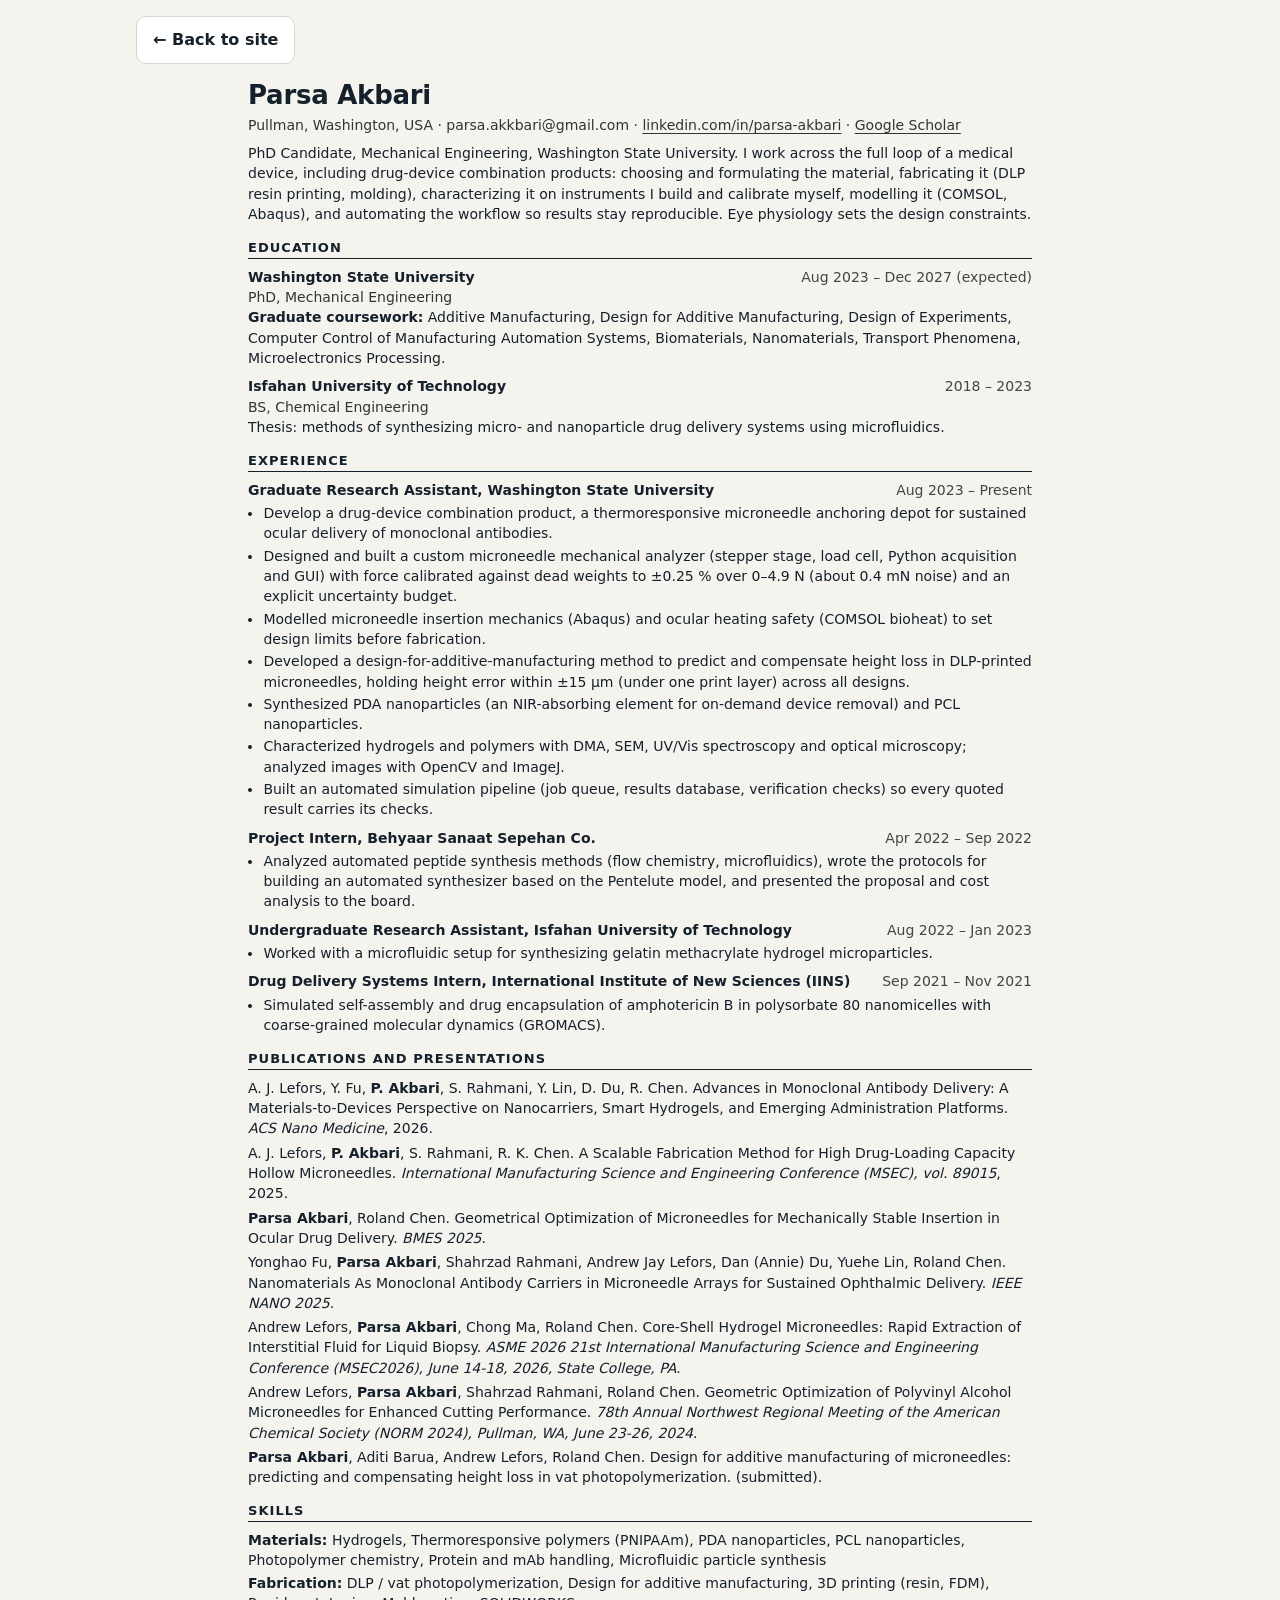
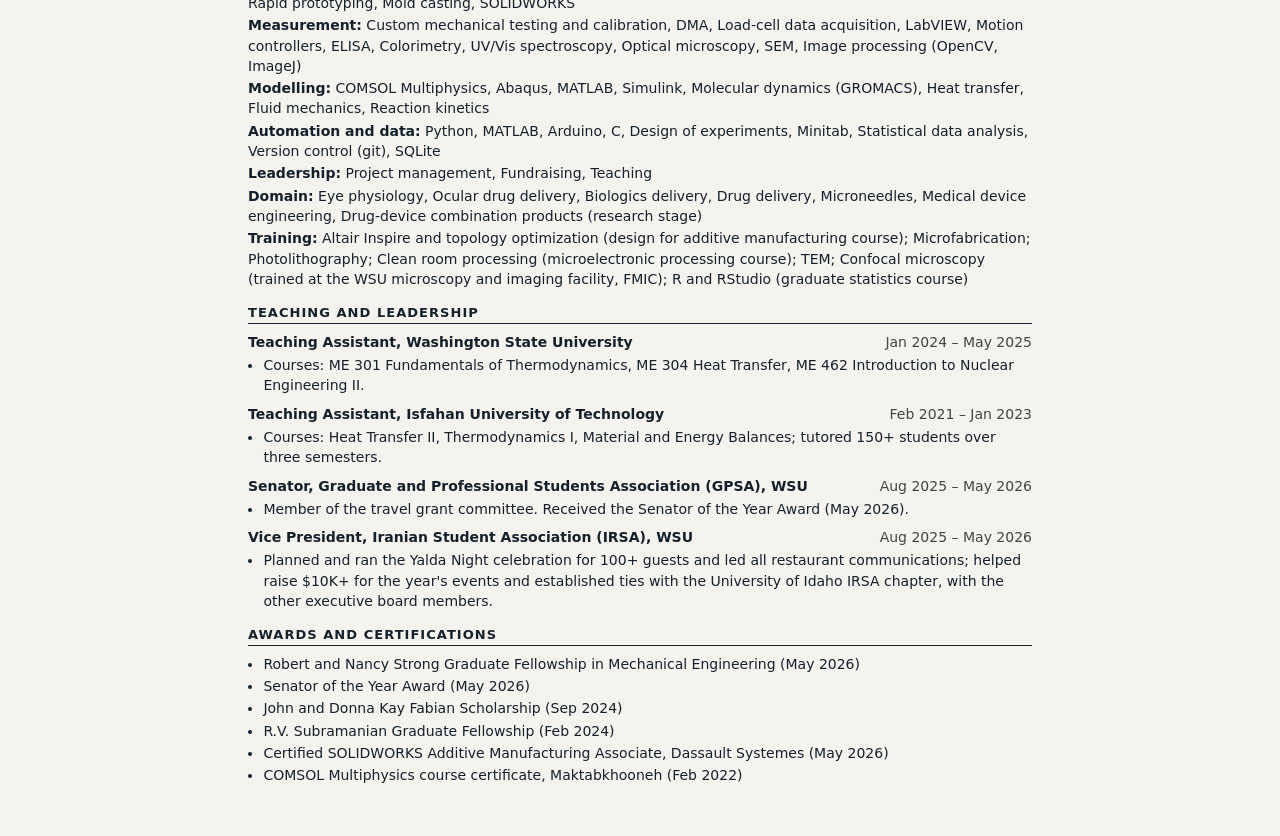
==== resume/index.html @ 6e9e8e8b "Deploy portfolio build 2026-10-28 Co-Authored-By: Claude Sonnet 5.5 <noreply@anthropic.com>" ====
<!DOCTYPE html><html lang="en" data-theme="light"><head><meta charset="utf-8"><meta name="viewport" content="width=device-width, initial-scale=1"><title>Resume | Parsa Akbari</title><meta name="description" content><link rel="canonical" href="https://parsaakbari00.github.io/resume/"><meta property="og:title" content="Resume | Parsa Akbari"><meta property="og:description" content><meta property="og:type" content="website"><meta property="og:url" content="https://parsaakbari00.github.io/resume/"><meta name="twitter:card" content="summary"><link rel="icon" href="/favicon.svg" type="image/svg+xml"><link rel="stylesheet" href="/_astro/content.Dwk53DKX.css"></head><body><div class="wrap"><div class="toolbar"><a class="btn" href="/">← Back to site</a></div></div><article class="resume"><h1>Parsa Akbari</h1><p class="contact">Pullman, Washington, USA · <span data-email-text data-u="parsa.akkbari" data-d="gmail.com">email</span> · <a href="https://www.linkedin.com/in/parsa-akbari/">linkedin.com/in/parsa-akbari</a> · <a href="https://scholar.google.com/citations?user=ynFODOoAAAAJ&amp;hl=en">Google Scholar</a></p><p class="summary">PhD Candidate, Mechanical Engineering, Washington State University. I work across the full loop of a medical device, including drug-device combination products: choosing and formulating the material, fabricating it (DLP resin printing, molding), characterizing it on instruments I build and calibrate myself, modelling it (COMSOL, Abaqus), and automating the workflow so results stay reproducible. Eye physiology sets the design constraints.
</p><h2>Education</h2><div class="entry"><div class="row"><span class="role">Washington State University</span><span class="dates">Aug 2023 – Dec 2027 (expected)</span></div><div class="org">PhD, Mechanical Engineering</div><div><b>Graduate coursework:</b> Additive Manufacturing, Design for Additive Manufacturing, Design of Experiments, Computer Control of Manufacturing Automation Systems, Biomaterials, Nanomaterials, Transport Phenomena, Microelectronics Processing.</div></div><div class="entry"><div class="row"><span class="role">Isfahan University of Technology</span><span class="dates">2018 – 2023</span></div><div class="org">BS, Chemical Engineering</div><div>Thesis: methods of synthesizing micro- and nanoparticle drug delivery systems using microfluidics.</div></div><h2>Experience</h2><div class="entry"><div class="row"><span class="role">Graduate Research Assistant, Washington State University</span><span class="dates">Aug 2023 – Present</span></div><ul><li>Develop a drug-device combination product, a thermoresponsive microneedle anchoring depot for sustained ocular delivery of monoclonal antibodies.</li><li>Designed and built a custom microneedle mechanical analyzer (stepper stage, load cell, Python acquisition and GUI) with force calibrated against dead weights to ±0.25 % over 0–4.9 N (about 0.4 mN noise) and an explicit uncertainty budget.</li><li>Modelled microneedle insertion mechanics (Abaqus) and ocular heating safety (COMSOL bioheat) to set design limits before fabrication.</li><li>Developed a design-for-additive-manufacturing method to predict and compensate height loss in DLP-printed microneedles, holding height error within ±15 µm (under one print layer) across all designs.</li><li>Synthesized PDA nanoparticles (an NIR-absorbing element for on-demand device removal) and PCL nanoparticles.</li><li>Characterized hydrogels and polymers with DMA, SEM, UV/Vis spectroscopy and optical microscopy; analyzed images with OpenCV and ImageJ.</li><li>Built an automated simulation pipeline (job queue, results database, verification checks) so every quoted result carries its checks.</li></ul></div><div class="entry"><div class="row"><span class="role">Project Intern, Behyaar Sanaat Sepehan Co.</span><span class="dates">Apr 2022 – Sep 2022</span></div><ul><li>Analyzed automated peptide synthesis methods (flow chemistry, microfluidics), wrote the protocols for building an automated synthesizer based on the Pentelute model, and presented the proposal and cost analysis to the board.</li></ul></div><div class="entry"><div class="row"><span class="role">Undergraduate Research Assistant, Isfahan University of Technology</span><span class="dates">Aug 2022 – Jan 2023</span></div><ul><li>Worked with a microfluidic setup for synthesizing gelatin methacrylate hydrogel microparticles.</li></ul></div><div class="entry"><div class="row"><span class="role">Drug Delivery Systems Intern, International Institute of New Sciences (IINS)</span><span class="dates">Sep 2021 – Nov 2021</span></div><ul><li>Simulated self-assembly and drug encapsulation of amphotericin B in polysorbate 80 nanomicelles with coarse-grained molecular dynamics (GROMACS).</li></ul></div><h2>Publications and presentations</h2><div class="pub">A. J. Lefors, Y. Fu, <b>P. Akbari</b>, S. Rahmani, Y. Lin, D. Du, R. Chen. Advances in Monoclonal Antibody Delivery: A Materials-to-Devices Perspective on Nanocarriers, Smart Hydrogels, and Emerging Administration Platforms. <i>ACS Nano Medicine</i>, 2026.</div><div class="pub">A. J. Lefors, <b>P. Akbari</b>, S. Rahmani, R. K. Chen. A Scalable Fabrication Method for High Drug-Loading Capacity Hollow Microneedles. <i>International Manufacturing Science and Engineering Conference (MSEC), vol. 89015</i>, 2025.</div><div class="pub"><b>Parsa Akbari</b>, Roland Chen. Geometrical Optimization of Microneedles for Mechanically Stable Insertion in Ocular Drug Delivery. <i>BMES 2025</i>.</div><div class="pub">Yonghao Fu, <b>Parsa Akbari</b>, Shahrzad Rahmani, Andrew Jay Lefors, Dan (Annie) Du, Yuehe Lin, Roland Chen. Nanomaterials As Monoclonal Antibody Carriers in Microneedle Arrays for Sustained Ophthalmic Delivery. <i>IEEE NANO 2025</i>.</div><div class="pub">Andrew Lefors, <b>Parsa Akbari</b>, Chong Ma, Roland Chen. Core-Shell Hydrogel Microneedles: Rapid Extraction of Interstitial Fluid for Liquid Biopsy. <i>ASME 2026 21st International Manufacturing Science and Engineering Conference (MSEC2026), June 14-18, 2026, State College, PA</i>.</div><div class="pub">Andrew Lefors, <b>Parsa Akbari</b>, Shahrzad Rahmani, Roland Chen. Geometric Optimization of Polyvinyl Alcohol Microneedles for Enhanced Cutting Performance. <i>78th Annual Northwest Regional Meeting of the American Chemical Society (NORM 2024), Pullman, WA, June 23-26, 2024</i>.</div><div class="pub"><b>Parsa Akbari</b>, Aditi Barua, Andrew Lefors, Roland Chen. Design for additive manufacturing of microneedles: predicting and compensating height loss in vat photopolymerization. <i></i> (submitted).</div><h2>Skills</h2><div class="skills"><div><b>Materials:</b> Hydrogels, Thermoresponsive polymers (PNIPAAm), PDA nanoparticles, PCL nanoparticles, Photopolymer chemistry, Protein and mAb handling, Microfluidic particle synthesis</div><div><b>Fabrication:</b> DLP / vat photopolymerization, Design for additive manufacturing, 3D printing (resin, FDM), Rapid prototyping, Mold casting, SOLIDWORKS</div><div><b>Measurement:</b> Custom mechanical testing and calibration, DMA, Load-cell data acquisition, LabVIEW, Motion controllers, ELISA, Colorimetry, UV/Vis spectroscopy, Optical microscopy, SEM, Image processing (OpenCV, ImageJ)</div><div><b>Modelling:</b> COMSOL Multiphysics, Abaqus, MATLAB, Simulink, Molecular dynamics (GROMACS), Heat transfer, Fluid mechanics, Reaction kinetics</div><div><b>Automation and data:</b> Python, MATLAB, Arduino, C, Design of experiments, Minitab, Statistical data analysis, Version control (git), SQLite</div><div><b>Leadership:</b> Project management, Fundraising, Teaching</div><div><b>Domain:</b> Eye physiology, Ocular drug delivery, Biologics delivery, Drug delivery, Microneedles, Medical device engineering, Drug-device combination products (research stage)</div><div><b>Training:</b> Altair Inspire and topology optimization (design for additive manufacturing course); Microfabrication; Photolithography; Clean room processing (microelectronic processing course); TEM; Confocal microscopy (trained at the WSU microscopy and imaging facility, FMIC); R and RStudio (graduate statistics course)</div></div><h2>Teaching and leadership</h2><div class="entry"><div class="row"><span class="role">Teaching Assistant, Washington State University</span><span class="dates">Jan 2024 – May 2025</span></div><ul><li>Courses: ME 301 Fundamentals of Thermodynamics, ME 304 Heat Transfer, ME 462 Introduction to Nuclear Engineering II.</li></ul></div><div class="entry"><div class="row"><span class="role">Teaching Assistant, Isfahan University of Technology</span><span class="dates">Feb 2021 – Jan 2023</span></div><ul><li>Courses: Heat Transfer II, Thermodynamics I, Material and Energy Balances; tutored 150+ students over three semesters.</li></ul></div><div class="entry"><div class="row"><span class="role">Senator, Graduate and Professional Students Association (GPSA), WSU</span><span class="dates">Aug 2025 – May 2026</span></div><ul><li>Member of the travel grant committee. Received the Senator of the Year Award (May 2026).</li></ul></div><div class="entry"><div class="row"><span class="role">Vice President, Iranian Student Association (IRSA), WSU</span><span class="dates">Aug 2025 – May 2026</span></div><ul><li>Planned and ran the Yalda Night celebration for 100+ guests and led all restaurant communications; helped raise $10K+ for the year&#39;s events and established ties with the University of Idaho IRSA chapter, with the other executive board members.</li></ul></div><h2>Awards and certifications</h2><ul><li>Robert and Nancy Strong Graduate Fellowship in Mechanical Engineering (May 2026)</li><li>Senator of the Year Award (May 2026)</li><li>John and Donna Kay Fabian Scholarship (Sep 2024)</li><li>R.V. Subramanian Graduate Fellowship (Feb 2024)</li><li>Certified SOLIDWORKS Additive Manufacturing Associate, Dassault Systemes (May 2026)</li><li>COMSOL Multiphysics course certificate, Maktabkhooneh (Feb 2022)</li></ul></article><script type="module">var e=e=>`${e.dataset.u}@${e.dataset.d}`;document.querySelectorAll(`[data-email-text]`).forEach(t=>{t.textContent=e(t)}),document.querySelectorAll(`[data-mailto]`).forEach(t=>{t.addEventListener(`click`,n=>{n.preventDefault(),location.href=`mailto:`+e(t)})});</script></body></html>
---- _astro/content.Dwk53DKX.css ----
:root{--bg:#f5f3ee;--surface:#fff;--text:#14202b;--muted:#5b6773;--line:#d9d5cc;--accent:#0f766e;--on-accent:#fff;--heat:#e4572e;--radius:14px;--gutter:16px;color-scheme:light}@media (prefers-color-scheme:dark){:root:not([data-theme=light]){--bg:#0e1620;--surface:#152230;--text:#e7edf2;--muted:#98a6b3;--line:#243445;--accent:#35b6a8;--on-accent:#06201e;--heat:#ff7a4d;color-scheme:dark}}:root[data-theme=dark]{--bg:#0e1620;--surface:#152230;--text:#e7edf2;--muted:#98a6b3;--line:#243445;--accent:#35b6a8;--on-accent:#06201e;--heat:#ff7a4d;color-scheme:dark}*{box-sizing:border-box}html{-webkit-text-size-adjust:100%}body{background:var(--bg);color:var(--text);margin:0;font:16px/1.6 system-ui,-apple-system,Segoe UI,Roboto,sans-serif}a{color:var(--accent);text-underline-offset:3px}a:hover{text-decoration-thickness:2px}:focus-visible{outline:3px solid var(--accent);outline-offset:3px;border-radius:4px}h1,h2,h3{letter-spacing:-.01em;margin:0;line-height:1.2}p{margin:0}ul{margin:0;padding-left:1.2em}.mono{font-family:ui-monospace,Cascadia Mono,Consolas,monospace}.wrap{max-width:1040px;padding:0 var(--gutter);margin:0 auto}.skip{position:absolute;left:-9999px}.skip:focus{left:var(--gutter);background:var(--surface);z-index:10;padding:8px 12px;top:8px}.site-header{border-bottom:1px solid var(--line)}.site-header .wrap{flex-wrap:wrap;align-items:center;gap:20px;min-height:64px;display:flex}.brand{color:var(--text);margin-right:auto;font-weight:700;text-decoration:none}.nav{flex-wrap:wrap;align-items:center;gap:18px;display:flex}.nav a{color:var(--text);text-decoration:none}.nav a:hover{color:var(--accent)}.btn{border:1px solid var(--line);background:var(--surface);color:var(--text);font:inherit;cursor:pointer;border-radius:10px;align-items:center;gap:8px;padding:10px 16px;font-weight:600;text-decoration:none;display:inline-flex}.btn:hover{border-color:var(--accent)}.btn.primary{background:var(--accent);border-color:var(--accent);color:var(--on-accent)}.btn.small{padding:6px 12px;font-size:14px}.chip{border:1px solid var(--line);color:var(--text);font:inherit;cursor:pointer;background:0 0;border-radius:999px;padding:6px 14px;font-size:14px}.chip:hover{border-color:var(--accent)}.chip[aria-pressed=true]{background:var(--accent);border-color:var(--accent);color:var(--on-accent)}.tag{background:color-mix(in srgb, var(--accent) 12%, transparent);color:var(--accent);border-radius:999px;padding:2px 10px;font-size:13px;display:inline-block}.badge-dev{background:color-mix(in srgb, var(--heat) 18%, transparent);color:var(--heat);letter-spacing:.04em;text-transform:uppercase;border-radius:6px;padding:2px 8px;font-size:12px;font-weight:700;display:inline-block}.hero{gap:32px;padding:56px 0 40px;display:grid}.hero h1{font-size:clamp(2rem,5vw,3.2rem)}.hero .sub{color:var(--muted);margin-top:6px}.pitch{max-width:28ch;margin:22px 0 14px;font-size:clamp(1.25rem,2.6vw,1.7rem);line-height:1.35}.supporting{color:var(--muted);max-width:60ch}.lenses{margin-top:24px}.lenses .label{color:var(--muted);text-transform:uppercase;letter-spacing:.06em;margin-bottom:8px;font-size:13px}.chips{flex-wrap:wrap;gap:8px;display:flex}.cta{flex-wrap:wrap;gap:10px;margin-top:26px;display:flex}@media (width>=900px){.hero.with-figure{grid-template-columns:1.1fr 1fr;align-items:center}}.figure-slot{border:2px dashed var(--line);border-radius:var(--radius);min-height:280px;color:var(--muted);background:var(--surface);align-content:center;gap:8px;padding:20px;display:grid}.figure-slot strong{color:var(--text)}section.block{border-top:1px solid var(--line);padding:36px 0}section.block>h2{margin-bottom:18px;font-size:1.4rem}.grid{gap:14px;display:grid}.pillars{grid-template-columns:repeat(auto-fit,minmax(190px,1fr))}.projects{grid-template-columns:repeat(auto-fit,minmax(290px,1fr))}.card{background:var(--surface);border:1px solid var(--line);border-radius:var(--radius);color:var(--text);flex-direction:column;gap:8px;padding:18px;text-decoration:none;display:flex}a.card:hover{border-color:var(--accent)}.card h3{font-size:1.05rem}.card p{color:var(--muted);font-size:15px}.card .meta{color:var(--muted);margin-top:auto;padding-top:6px;font-size:13px}.pillar.is-first{border-color:var(--accent);box-shadow:0 0 0 1px var(--accent) inset}.frame-note{color:var(--muted);margin-top:14px;font-size:15px}.gallery{grid-template-columns:repeat(auto-fit,minmax(280px,1fr));gap:18px}.shot{background:var(--surface);border:1px solid var(--line);border-radius:var(--radius);flex-direction:column;margin:0;display:flex;overflow:hidden}.shot img{aspect-ratio:4/3;object-fit:cover;background:var(--line);width:100%;display:block}.shot figcaption{gap:6px;padding:14px 16px 16px;font-size:15px;display:grid}.shot figcaption span{color:var(--muted)}.pubs{gap:14px;padding:0;list-style:none;display:grid}.pubs li{border-left:3px solid var(--line);padding-left:14px}.pubs .t{font-weight:600}.pubs .m{color:var(--muted);font-size:14px}.me{font-weight:700}.site-footer{border-top:1px solid var(--line);color:var(--muted);padding:28px 0 48px;font-size:14px}.site-footer .wrap{flex-wrap:wrap;align-items:center;gap:14px 24px;display:flex}.project h1{margin:18px 0 12px;font-size:clamp(1.8rem,4vw,2.6rem)}.project .lead{max-width:60ch;margin-bottom:18px;font-size:1.15rem}.project .tags{flex-wrap:wrap;gap:8px;margin-bottom:24px;display:flex}.back{margin-top:28px;display:inline-block}.toolbar{flex-wrap:wrap;gap:10px;padding:16px 0;display:flex}.resume{max-width:8.5in;padding:0 var(--gutter) 48px;margin:0 auto;font-size:14px;line-height:1.45}.resume h1{font-size:26px}.resume .contact{color:#333;margin:4px 0 2px}.resume .summary{margin:8px 0 4px}.resume h2{letter-spacing:.08em;text-transform:uppercase;border-bottom:1.5px solid #14202b;margin:16px 0 8px;padding-bottom:2px;font-size:13px}.resume .entry{break-inside:avoid;margin-bottom:8px}.resume .row{justify-content:space-between;gap:12px;display:flex}.resume .row .role{font-weight:700}.resume .row .dates{color:#444;white-space:nowrap}.resume .org{color:#333}.resume ul{margin:3px 0 0;padding-left:1.1em}.resume li,.resume .skills div{margin-bottom:2px}.resume .skills b{font-weight:700}.resume a{color:inherit}.resume .pub{margin-bottom:4px}@media print{@page{size:Letter;margin:.5in}body{color:#14202b;background:#fff;font-size:11px}.toolbar,.site-header,.site-footer{display:none!important}.resume{max-width:none;padding:0;font-size:10.5px;line-height:1.35}.resume h1{font-size:22px}.resume h2{margin:10px 0 5px}}@media (prefers-reduced-motion:reduce){*{transition:none!important;animation:none!important}}
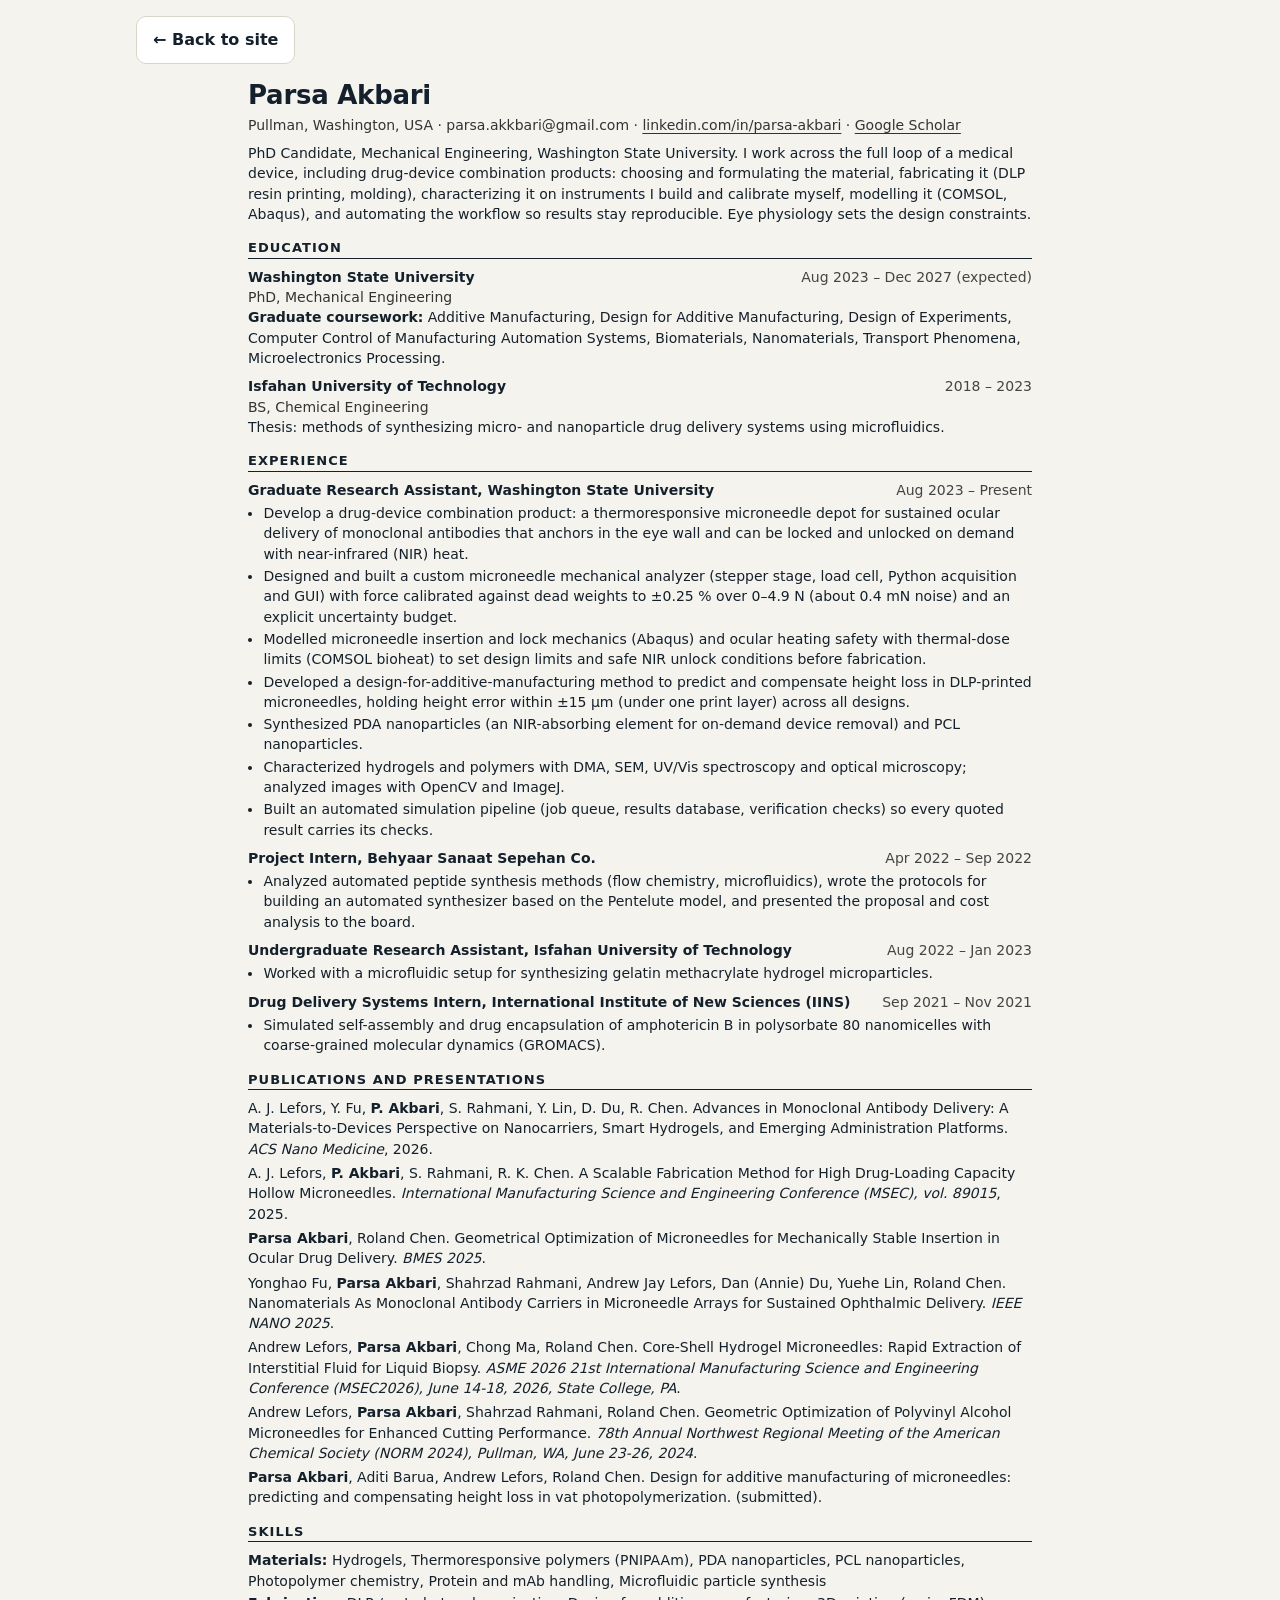
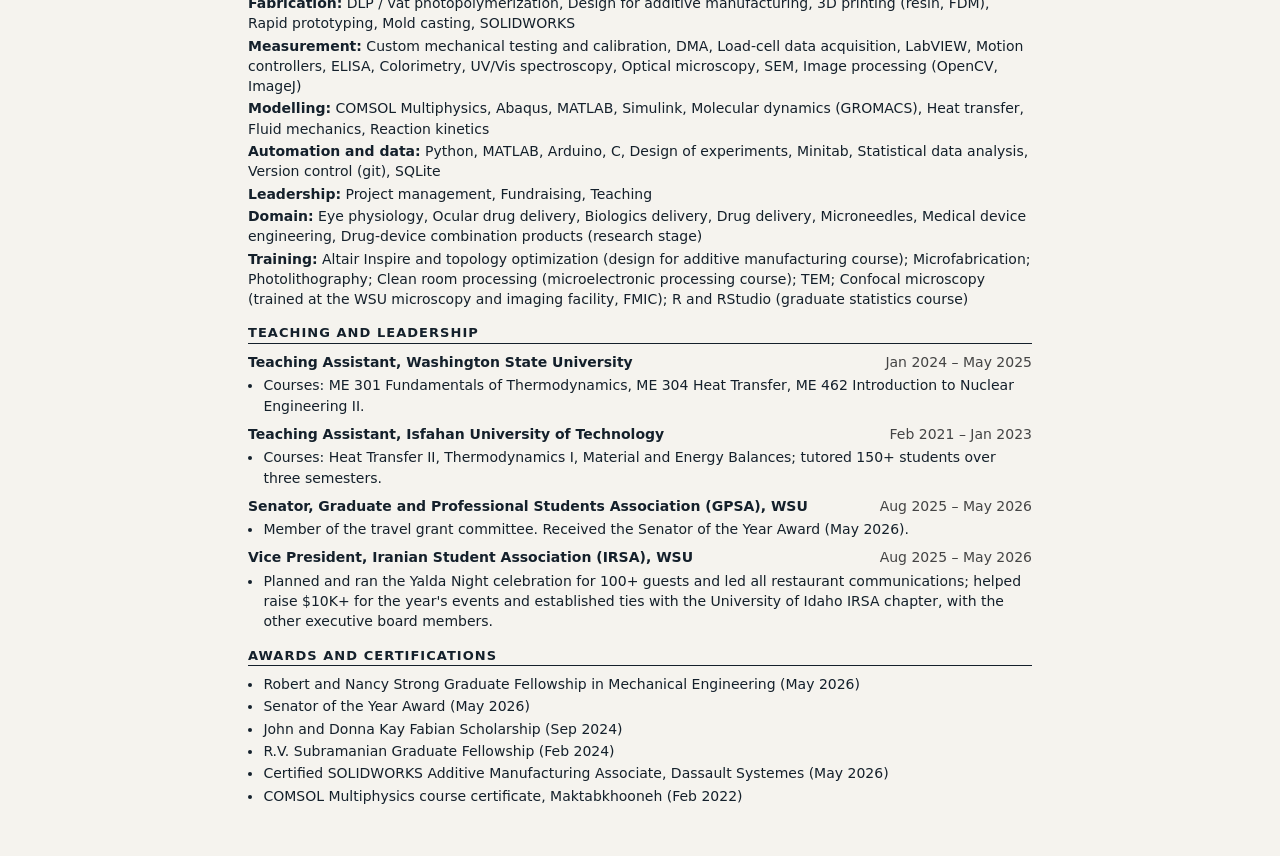
==== commit 27952c23: "Deploy portfolio build 2026-10-30 Co-Authored-By: Claude Sonnet 5.5 <noreply@anthropic.com>" ====
--- a/resume/index.html
+++ b/resume/index.html
@@ -1,2 +1,2 @@
 <!DOCTYPE html><html lang="en" data-theme="light"><head><meta charset="utf-8"><meta name="viewport" content="width=device-width, initial-scale=1"><title>Resume | Parsa Akbari</title><meta name="description" content><link rel="canonical" href="https://parsaakbari00.github.io/resume/"><meta property="og:title" content="Resume | Parsa Akbari"><meta property="og:description" content><meta property="og:type" content="website"><meta property="og:url" content="https://parsaakbari00.github.io/resume/"><meta name="twitter:card" content="summary"><link rel="icon" href="/favicon.svg" type="image/svg+xml"><link rel="stylesheet" href="/_astro/content.Dwk53DKX.css"></head><body><div class="wrap"><div class="toolbar"><a class="btn" href="/">← Back to site</a></div></div><article class="resume"><h1>Parsa Akbari</h1><p class="contact">Pullman, Washington, USA · <span data-email-text data-u="parsa.akkbari" data-d="gmail.com">email</span> · <a href="https://www.linkedin.com/in/parsa-akbari/">linkedin.com/in/parsa-akbari</a> · <a href="https://scholar.google.com/citations?user=ynFODOoAAAAJ&amp;hl=en">Google Scholar</a></p><p class="summary">PhD Candidate, Mechanical Engineering, Washington State University. I work across the full loop of a medical device, including drug-device combination products: choosing and formulating the material, fabricating it (DLP resin printing, molding), characterizing it on instruments I build and calibrate myself, modelling it (COMSOL, Abaqus), and automating the workflow so results stay reproducible. Eye physiology sets the design constraints.
-</p><h2>Education</h2><div class="entry"><div class="row"><span class="role">Washington State University</span><span class="dates">Aug 2023 – Dec 2027 (expected)</span></div><div class="org">PhD, Mechanical Engineering</div><div><b>Graduate coursework:</b> Additive Manufacturing, Design for Additive Manufacturing, Design of Experiments, Computer Control of Manufacturing Automation Systems, Biomaterials, Nanomaterials, Transport Phenomena, Microelectronics Processing.</div></div><div class="entry"><div class="row"><span class="role">Isfahan University of Technology</span><span class="dates">2018 – 2023</span></div><div class="org">BS, Chemical Engineering</div><div>Thesis: methods of synthesizing micro- and nanoparticle drug delivery systems using microfluidics.</div></div><h2>Experience</h2><div class="entry"><div class="row"><span class="role">Graduate Research Assistant, Washington State University</span><span class="dates">Aug 2023 – Present</span></div><ul><li>Develop a drug-device combination product, a thermoresponsive microneedle anchoring depot for sustained ocular delivery of monoclonal antibodies.</li><li>Designed and built a custom microneedle mechanical analyzer (stepper stage, load cell, Python acquisition and GUI) with force calibrated against dead weights to ±0.25 % over 0–4.9 N (about 0.4 mN noise) and an explicit uncertainty budget.</li><li>Modelled microneedle insertion mechanics (Abaqus) and ocular heating safety (COMSOL bioheat) to set design limits before fabrication.</li><li>Developed a design-for-additive-manufacturing method to predict and compensate height loss in DLP-printed microneedles, holding height error within ±15 µm (under one print layer) across all designs.</li><li>Synthesized PDA nanoparticles (an NIR-absorbing element for on-demand device removal) and PCL nanoparticles.</li><li>Characterized hydrogels and polymers with DMA, SEM, UV/Vis spectroscopy and optical microscopy; analyzed images with OpenCV and ImageJ.</li><li>Built an automated simulation pipeline (job queue, results database, verification checks) so every quoted result carries its checks.</li></ul></div><div class="entry"><div class="row"><span class="role">Project Intern, Behyaar Sanaat Sepehan Co.</span><span class="dates">Apr 2022 – Sep 2022</span></div><ul><li>Analyzed automated peptide synthesis methods (flow chemistry, microfluidics), wrote the protocols for building an automated synthesizer based on the Pentelute model, and presented the proposal and cost analysis to the board.</li></ul></div><div class="entry"><div class="row"><span class="role">Undergraduate Research Assistant, Isfahan University of Technology</span><span class="dates">Aug 2022 – Jan 2023</span></div><ul><li>Worked with a microfluidic setup for synthesizing gelatin methacrylate hydrogel microparticles.</li></ul></div><div class="entry"><div class="row"><span class="role">Drug Delivery Systems Intern, International Institute of New Sciences (IINS)</span><span class="dates">Sep 2021 – Nov 2021</span></div><ul><li>Simulated self-assembly and drug encapsulation of amphotericin B in polysorbate 80 nanomicelles with coarse-grained molecular dynamics (GROMACS).</li></ul></div><h2>Publications and presentations</h2><div class="pub">A. J. Lefors, Y. Fu, <b>P. Akbari</b>, S. Rahmani, Y. Lin, D. Du, R. Chen. Advances in Monoclonal Antibody Delivery: A Materials-to-Devices Perspective on Nanocarriers, Smart Hydrogels, and Emerging Administration Platforms. <i>ACS Nano Medicine</i>, 2026.</div><div class="pub">A. J. Lefors, <b>P. Akbari</b>, S. Rahmani, R. K. Chen. A Scalable Fabrication Method for High Drug-Loading Capacity Hollow Microneedles. <i>International Manufacturing Science and Engineering Conference (MSEC), vol. 89015</i>, 2025.</div><div class="pub"><b>Parsa Akbari</b>, Roland Chen. Geometrical Optimization of Microneedles for Mechanically Stable Insertion in Ocular Drug Delivery. <i>BMES 2025</i>.</div><div class="pub">Yonghao Fu, <b>Parsa Akbari</b>, Shahrzad Rahmani, Andrew Jay Lefors, Dan (Annie) Du, Yuehe Lin, Roland Chen. Nanomaterials As Monoclonal Antibody Carriers in Microneedle Arrays for Sustained Ophthalmic Delivery. <i>IEEE NANO 2025</i>.</div><div class="pub">Andrew Lefors, <b>Parsa Akbari</b>, Chong Ma, Roland Chen. Core-Shell Hydrogel Microneedles: Rapid Extraction of Interstitial Fluid for Liquid Biopsy. <i>ASME 2026 21st International Manufacturing Science and Engineering Conference (MSEC2026), June 14-18, 2026, State College, PA</i>.</div><div class="pub">Andrew Lefors, <b>Parsa Akbari</b>, Shahrzad Rahmani, Roland Chen. Geometric Optimization of Polyvinyl Alcohol Microneedles for Enhanced Cutting Performance. <i>78th Annual Northwest Regional Meeting of the American Chemical Society (NORM 2024), Pullman, WA, June 23-26, 2024</i>.</div><div class="pub"><b>Parsa Akbari</b>, Aditi Barua, Andrew Lefors, Roland Chen. Design for additive manufacturing of microneedles: predicting and compensating height loss in vat photopolymerization. <i></i> (submitted).</div><h2>Skills</h2><div class="skills"><div><b>Materials:</b> Hydrogels, Thermoresponsive polymers (PNIPAAm), PDA nanoparticles, PCL nanoparticles, Photopolymer chemistry, Protein and mAb handling, Microfluidic particle synthesis</div><div><b>Fabrication:</b> DLP / vat photopolymerization, Design for additive manufacturing, 3D printing (resin, FDM), Rapid prototyping, Mold casting, SOLIDWORKS</div><div><b>Measurement:</b> Custom mechanical testing and calibration, DMA, Load-cell data acquisition, LabVIEW, Motion controllers, ELISA, Colorimetry, UV/Vis spectroscopy, Optical microscopy, SEM, Image processing (OpenCV, ImageJ)</div><div><b>Modelling:</b> COMSOL Multiphysics, Abaqus, MATLAB, Simulink, Molecular dynamics (GROMACS), Heat transfer, Fluid mechanics, Reaction kinetics</div><div><b>Automation and data:</b> Python, MATLAB, Arduino, C, Design of experiments, Minitab, Statistical data analysis, Version control (git), SQLite</div><div><b>Leadership:</b> Project management, Fundraising, Teaching</div><div><b>Domain:</b> Eye physiology, Ocular drug delivery, Biologics delivery, Drug delivery, Microneedles, Medical device engineering, Drug-device combination products (research stage)</div><div><b>Training:</b> Altair Inspire and topology optimization (design for additive manufacturing course); Microfabrication; Photolithography; Clean room processing (microelectronic processing course); TEM; Confocal microscopy (trained at the WSU microscopy and imaging facility, FMIC); R and RStudio (graduate statistics course)</div></div><h2>Teaching and leadership</h2><div class="entry"><div class="row"><span class="role">Teaching Assistant, Washington State University</span><span class="dates">Jan 2024 – May 2025</span></div><ul><li>Courses: ME 301 Fundamentals of Thermodynamics, ME 304 Heat Transfer, ME 462 Introduction to Nuclear Engineering II.</li></ul></div><div class="entry"><div class="row"><span class="role">Teaching Assistant, Isfahan University of Technology</span><span class="dates">Feb 2021 – Jan 2023</span></div><ul><li>Courses: Heat Transfer II, Thermodynamics I, Material and Energy Balances; tutored 150+ students over three semesters.</li></ul></div><div class="entry"><div class="row"><span class="role">Senator, Graduate and Professional Students Association (GPSA), WSU</span><span class="dates">Aug 2025 – May 2026</span></div><ul><li>Member of the travel grant committee. Received the Senator of the Year Award (May 2026).</li></ul></div><div class="entry"><div class="row"><span class="role">Vice President, Iranian Student Association (IRSA), WSU</span><span class="dates">Aug 2025 – May 2026</span></div><ul><li>Planned and ran the Yalda Night celebration for 100+ guests and led all restaurant communications; helped raise $10K+ for the year&#39;s events and established ties with the University of Idaho IRSA chapter, with the other executive board members.</li></ul></div><h2>Awards and certifications</h2><ul><li>Robert and Nancy Strong Graduate Fellowship in Mechanical Engineering (May 2026)</li><li>Senator of the Year Award (May 2026)</li><li>John and Donna Kay Fabian Scholarship (Sep 2024)</li><li>R.V. Subramanian Graduate Fellowship (Feb 2024)</li><li>Certified SOLIDWORKS Additive Manufacturing Associate, Dassault Systemes (May 2026)</li><li>COMSOL Multiphysics course certificate, Maktabkhooneh (Feb 2022)</li></ul></article><script type="module">var e=e=>`${e.dataset.u}@${e.dataset.d}`;document.querySelectorAll(`[data-email-text]`).forEach(t=>{t.textContent=e(t)}),document.querySelectorAll(`[data-mailto]`).forEach(t=>{t.addEventListener(`click`,n=>{n.preventDefault(),location.href=`mailto:`+e(t)})});</script></body></html>+</p><h2>Education</h2><div class="entry"><div class="row"><span class="role">Washington State University</span><span class="dates">Aug 2023 – Dec 2027 (expected)</span></div><div class="org">PhD, Mechanical Engineering</div><div><b>Graduate coursework:</b> Additive Manufacturing, Design for Additive Manufacturing, Design of Experiments, Computer Control of Manufacturing Automation Systems, Biomaterials, Nanomaterials, Transport Phenomena, Microelectronics Processing.</div></div><div class="entry"><div class="row"><span class="role">Isfahan University of Technology</span><span class="dates">2018 – 2023</span></div><div class="org">BS, Chemical Engineering</div><div>Thesis: methods of synthesizing micro- and nanoparticle drug delivery systems using microfluidics.</div></div><h2>Experience</h2><div class="entry"><div class="row"><span class="role">Graduate Research Assistant, Washington State University</span><span class="dates">Aug 2023 – Present</span></div><ul><li>Develop a drug-device combination product: a thermoresponsive microneedle depot for sustained ocular delivery of monoclonal antibodies that anchors in the eye wall and can be locked and unlocked on demand with near-infrared (NIR) heat.</li><li>Designed and built a custom microneedle mechanical analyzer (stepper stage, load cell, Python acquisition and GUI) with force calibrated against dead weights to ±0.25 % over 0–4.9 N (about 0.4 mN noise) and an explicit uncertainty budget.</li><li>Modelled microneedle insertion and lock mechanics (Abaqus) and ocular heating safety with thermal-dose limits (COMSOL bioheat) to set design limits and safe NIR unlock conditions before fabrication.</li><li>Developed a design-for-additive-manufacturing method to predict and compensate height loss in DLP-printed microneedles, holding height error within ±15 µm (under one print layer) across all designs.</li><li>Synthesized PDA nanoparticles (an NIR-absorbing element for on-demand device removal) and PCL nanoparticles.</li><li>Characterized hydrogels and polymers with DMA, SEM, UV/Vis spectroscopy and optical microscopy; analyzed images with OpenCV and ImageJ.</li><li>Built an automated simulation pipeline (job queue, results database, verification checks) so every quoted result carries its checks.</li></ul></div><div class="entry"><div class="row"><span class="role">Project Intern, Behyaar Sanaat Sepehan Co.</span><span class="dates">Apr 2022 – Sep 2022</span></div><ul><li>Analyzed automated peptide synthesis methods (flow chemistry, microfluidics), wrote the protocols for building an automated synthesizer based on the Pentelute model, and presented the proposal and cost analysis to the board.</li></ul></div><div class="entry"><div class="row"><span class="role">Undergraduate Research Assistant, Isfahan University of Technology</span><span class="dates">Aug 2022 – Jan 2023</span></div><ul><li>Worked with a microfluidic setup for synthesizing gelatin methacrylate hydrogel microparticles.</li></ul></div><div class="entry"><div class="row"><span class="role">Drug Delivery Systems Intern, International Institute of New Sciences (IINS)</span><span class="dates">Sep 2021 – Nov 2021</span></div><ul><li>Simulated self-assembly and drug encapsulation of amphotericin B in polysorbate 80 nanomicelles with coarse-grained molecular dynamics (GROMACS).</li></ul></div><h2>Publications and presentations</h2><div class="pub">A. J. Lefors, Y. Fu, <b>P. Akbari</b>, S. Rahmani, Y. Lin, D. Du, R. Chen. Advances in Monoclonal Antibody Delivery: A Materials-to-Devices Perspective on Nanocarriers, Smart Hydrogels, and Emerging Administration Platforms. <i>ACS Nano Medicine</i>, 2026.</div><div class="pub">A. J. Lefors, <b>P. Akbari</b>, S. Rahmani, R. K. Chen. A Scalable Fabrication Method for High Drug-Loading Capacity Hollow Microneedles. <i>International Manufacturing Science and Engineering Conference (MSEC), vol. 89015</i>, 2025.</div><div class="pub"><b>Parsa Akbari</b>, Roland Chen. Geometrical Optimization of Microneedles for Mechanically Stable Insertion in Ocular Drug Delivery. <i>BMES 2025</i>.</div><div class="pub">Yonghao Fu, <b>Parsa Akbari</b>, Shahrzad Rahmani, Andrew Jay Lefors, Dan (Annie) Du, Yuehe Lin, Roland Chen. Nanomaterials As Monoclonal Antibody Carriers in Microneedle Arrays for Sustained Ophthalmic Delivery. <i>IEEE NANO 2025</i>.</div><div class="pub">Andrew Lefors, <b>Parsa Akbari</b>, Chong Ma, Roland Chen. Core-Shell Hydrogel Microneedles: Rapid Extraction of Interstitial Fluid for Liquid Biopsy. <i>ASME 2026 21st International Manufacturing Science and Engineering Conference (MSEC2026), June 14-18, 2026, State College, PA</i>.</div><div class="pub">Andrew Lefors, <b>Parsa Akbari</b>, Shahrzad Rahmani, Roland Chen. Geometric Optimization of Polyvinyl Alcohol Microneedles for Enhanced Cutting Performance. <i>78th Annual Northwest Regional Meeting of the American Chemical Society (NORM 2024), Pullman, WA, June 23-26, 2024</i>.</div><div class="pub"><b>Parsa Akbari</b>, Aditi Barua, Andrew Lefors, Roland Chen. Design for additive manufacturing of microneedles: predicting and compensating height loss in vat photopolymerization. <i></i> (submitted).</div><h2>Skills</h2><div class="skills"><div><b>Materials:</b> Hydrogels, Thermoresponsive polymers (PNIPAAm), PDA nanoparticles, PCL nanoparticles, Photopolymer chemistry, Protein and mAb handling, Microfluidic particle synthesis</div><div><b>Fabrication:</b> DLP / vat photopolymerization, Design for additive manufacturing, 3D printing (resin, FDM), Rapid prototyping, Mold casting, SOLIDWORKS</div><div><b>Measurement:</b> Custom mechanical testing and calibration, DMA, Load-cell data acquisition, LabVIEW, Motion controllers, ELISA, Colorimetry, UV/Vis spectroscopy, Optical microscopy, SEM, Image processing (OpenCV, ImageJ)</div><div><b>Modelling:</b> COMSOL Multiphysics, Abaqus, MATLAB, Simulink, Molecular dynamics (GROMACS), Heat transfer, Fluid mechanics, Reaction kinetics</div><div><b>Automation and data:</b> Python, MATLAB, Arduino, C, Design of experiments, Minitab, Statistical data analysis, Version control (git), SQLite</div><div><b>Leadership:</b> Project management, Fundraising, Teaching</div><div><b>Domain:</b> Eye physiology, Ocular drug delivery, Biologics delivery, Drug delivery, Microneedles, Medical device engineering, Drug-device combination products (research stage)</div><div><b>Training:</b> Altair Inspire and topology optimization (design for additive manufacturing course); Microfabrication; Photolithography; Clean room processing (microelectronic processing course); TEM; Confocal microscopy (trained at the WSU microscopy and imaging facility, FMIC); R and RStudio (graduate statistics course)</div></div><h2>Teaching and leadership</h2><div class="entry"><div class="row"><span class="role">Teaching Assistant, Washington State University</span><span class="dates">Jan 2024 – May 2025</span></div><ul><li>Courses: ME 301 Fundamentals of Thermodynamics, ME 304 Heat Transfer, ME 462 Introduction to Nuclear Engineering II.</li></ul></div><div class="entry"><div class="row"><span class="role">Teaching Assistant, Isfahan University of Technology</span><span class="dates">Feb 2021 – Jan 2023</span></div><ul><li>Courses: Heat Transfer II, Thermodynamics I, Material and Energy Balances; tutored 150+ students over three semesters.</li></ul></div><div class="entry"><div class="row"><span class="role">Senator, Graduate and Professional Students Association (GPSA), WSU</span><span class="dates">Aug 2025 – May 2026</span></div><ul><li>Member of the travel grant committee. Received the Senator of the Year Award (May 2026).</li></ul></div><div class="entry"><div class="row"><span class="role">Vice President, Iranian Student Association (IRSA), WSU</span><span class="dates">Aug 2025 – May 2026</span></div><ul><li>Planned and ran the Yalda Night celebration for 100+ guests and led all restaurant communications; helped raise $10K+ for the year&#39;s events and established ties with the University of Idaho IRSA chapter, with the other executive board members.</li></ul></div><h2>Awards and certifications</h2><ul><li>Robert and Nancy Strong Graduate Fellowship in Mechanical Engineering (May 2026)</li><li>Senator of the Year Award (May 2026)</li><li>John and Donna Kay Fabian Scholarship (Sep 2024)</li><li>R.V. Subramanian Graduate Fellowship (Feb 2024)</li><li>Certified SOLIDWORKS Additive Manufacturing Associate, Dassault Systemes (May 2026)</li><li>COMSOL Multiphysics course certificate, Maktabkhooneh (Feb 2022)</li></ul></article><script type="module">var e=e=>`${e.dataset.u}@${e.dataset.d}`;document.querySelectorAll(`[data-email-text]`).forEach(t=>{t.textContent=e(t)}),document.querySelectorAll(`[data-mailto]`).forEach(t=>{t.addEventListener(`click`,n=>{n.preventDefault(),location.href=`mailto:`+e(t)})});</script></body></html>
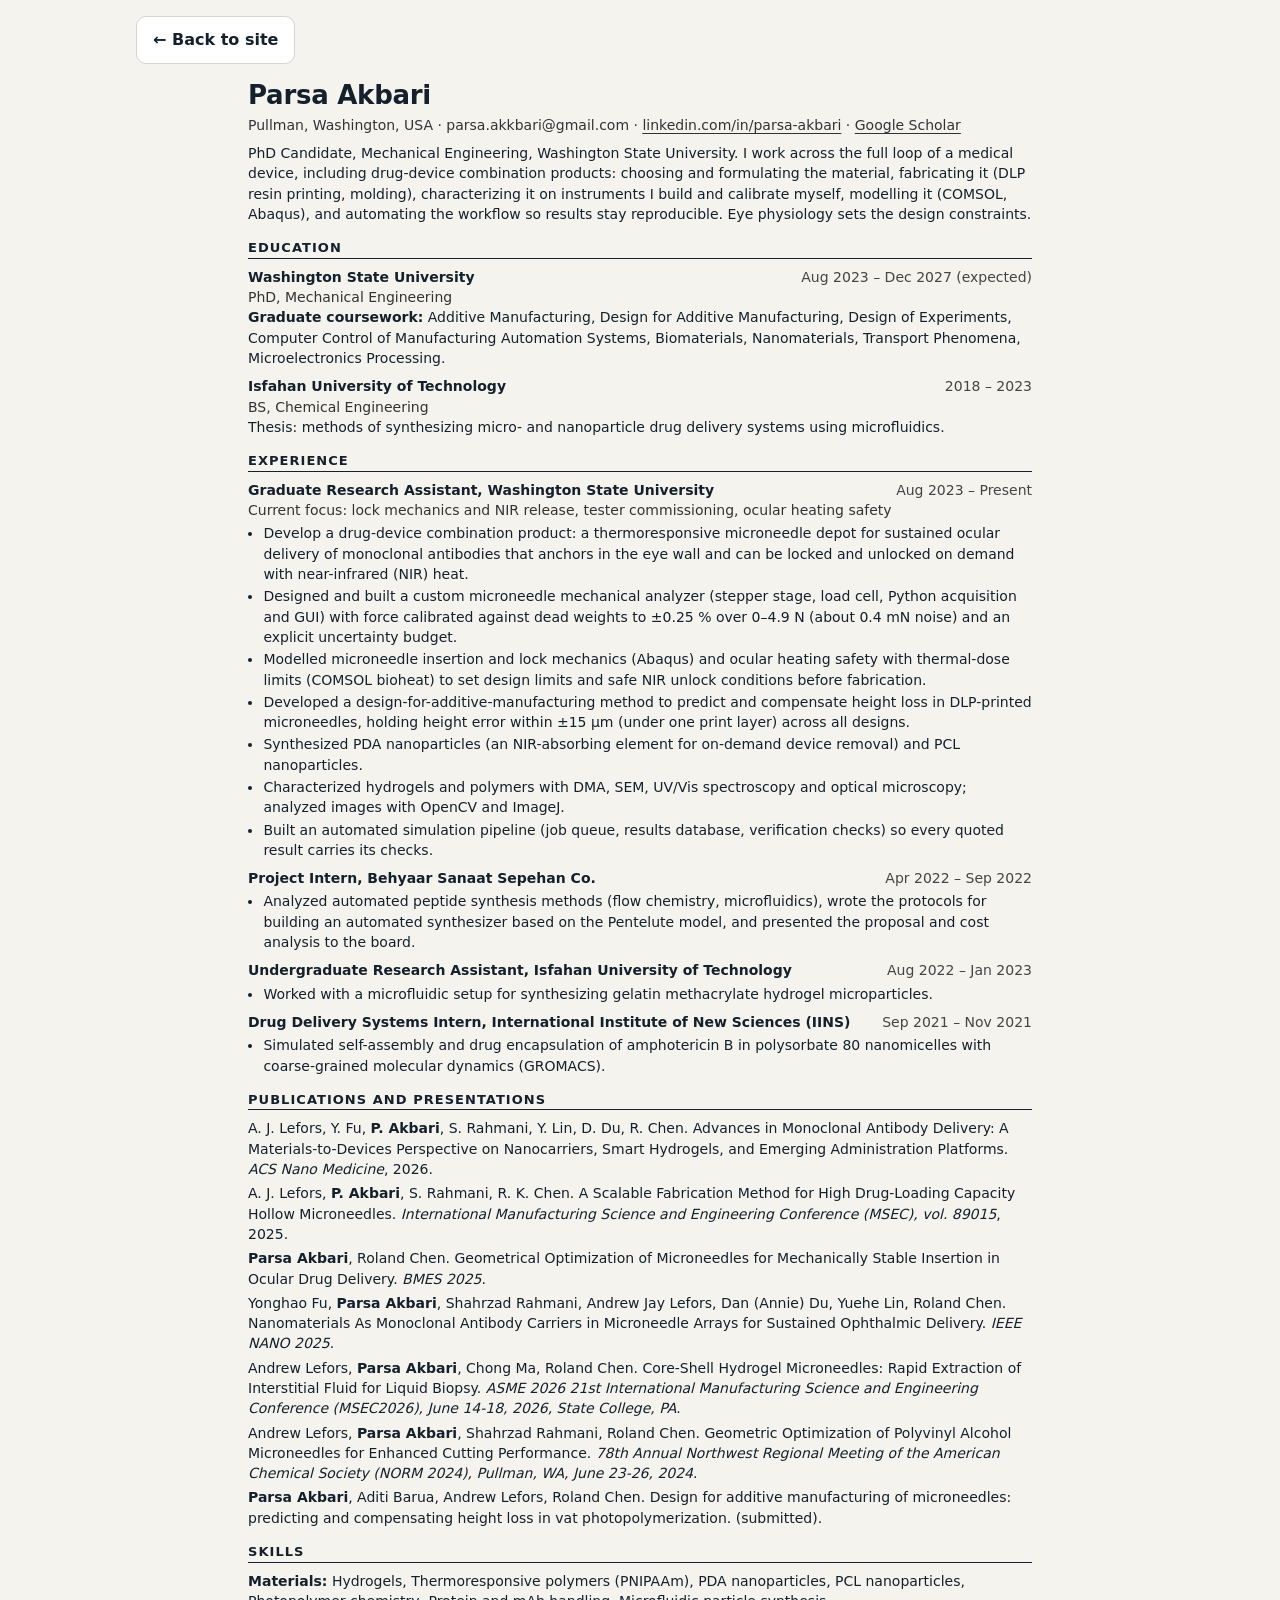
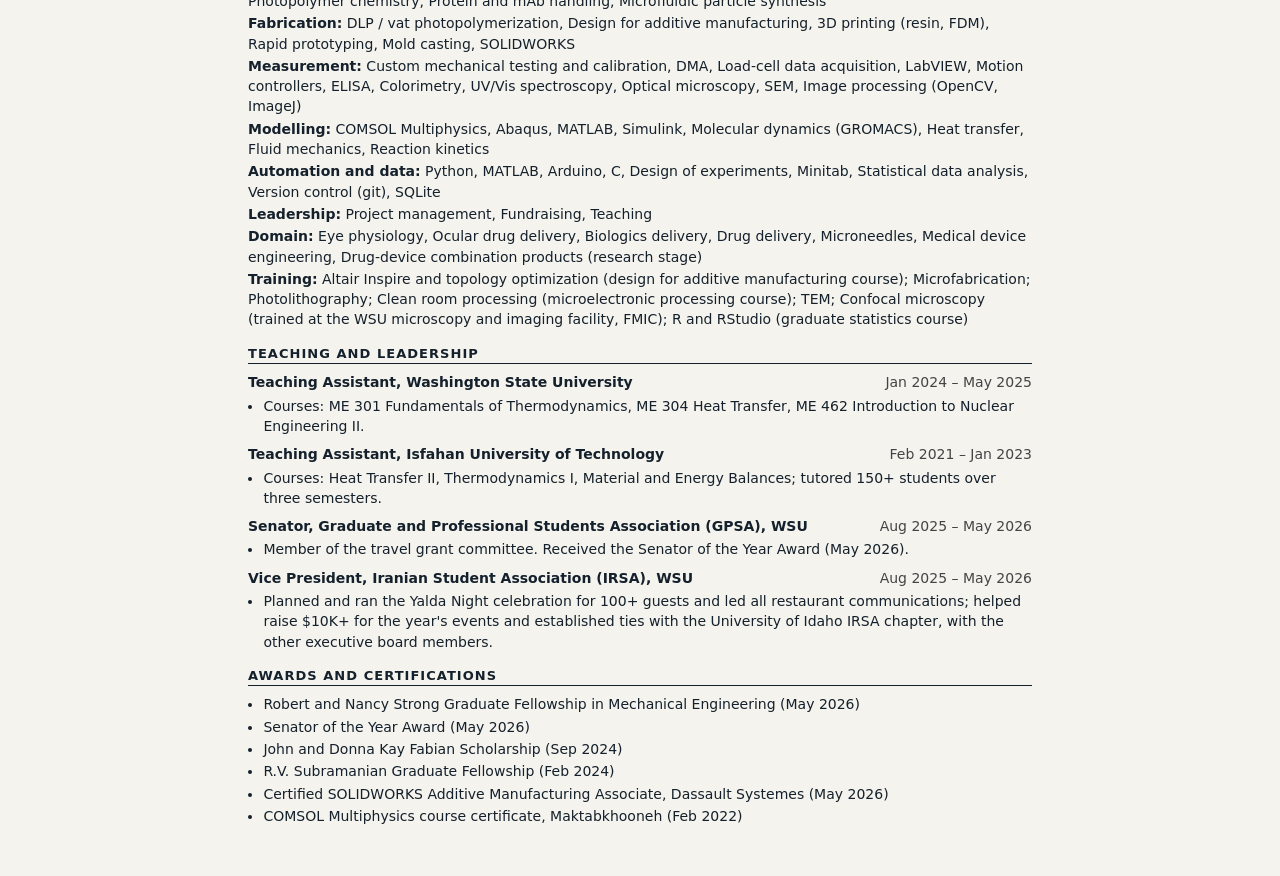
==== commit e82fcdde: "Deploy portfolio build 2026-10-30 Co-Authored-By: Claude Sonnet 5.5 <noreply@anthropic.com>" ====
--- a/resume/index.html
+++ b/resume/index.html
@@ -1,2 +1,2 @@
 <!DOCTYPE html><html lang="en" data-theme="light"><head><meta charset="utf-8"><meta name="viewport" content="width=device-width, initial-scale=1"><title>Resume | Parsa Akbari</title><meta name="description" content><link rel="canonical" href="https://parsaakbari00.github.io/resume/"><meta property="og:title" content="Resume | Parsa Akbari"><meta property="og:description" content><meta property="og:type" content="website"><meta property="og:url" content="https://parsaakbari00.github.io/resume/"><meta name="twitter:card" content="summary"><link rel="icon" href="/favicon.svg" type="image/svg+xml"><link rel="stylesheet" href="/_astro/content.Dwk53DKX.css"></head><body><div class="wrap"><div class="toolbar"><a class="btn" href="/">← Back to site</a></div></div><article class="resume"><h1>Parsa Akbari</h1><p class="contact">Pullman, Washington, USA · <span data-email-text data-u="parsa.akkbari" data-d="gmail.com">email</span> · <a href="https://www.linkedin.com/in/parsa-akbari/">linkedin.com/in/parsa-akbari</a> · <a href="https://scholar.google.com/citations?user=ynFODOoAAAAJ&amp;hl=en">Google Scholar</a></p><p class="summary">PhD Candidate, Mechanical Engineering, Washington State University. I work across the full loop of a medical device, including drug-device combination products: choosing and formulating the material, fabricating it (DLP resin printing, molding), characterizing it on instruments I build and calibrate myself, modelling it (COMSOL, Abaqus), and automating the workflow so results stay reproducible. Eye physiology sets the design constraints.
-</p><h2>Education</h2><div class="entry"><div class="row"><span class="role">Washington State University</span><span class="dates">Aug 2023 – Dec 2027 (expected)</span></div><div class="org">PhD, Mechanical Engineering</div><div><b>Graduate coursework:</b> Additive Manufacturing, Design for Additive Manufacturing, Design of Experiments, Computer Control of Manufacturing Automation Systems, Biomaterials, Nanomaterials, Transport Phenomena, Microelectronics Processing.</div></div><div class="entry"><div class="row"><span class="role">Isfahan University of Technology</span><span class="dates">2018 – 2023</span></div><div class="org">BS, Chemical Engineering</div><div>Thesis: methods of synthesizing micro- and nanoparticle drug delivery systems using microfluidics.</div></div><h2>Experience</h2><div class="entry"><div class="row"><span class="role">Graduate Research Assistant, Washington State University</span><span class="dates">Aug 2023 – Present</span></div><ul><li>Develop a drug-device combination product: a thermoresponsive microneedle depot for sustained ocular delivery of monoclonal antibodies that anchors in the eye wall and can be locked and unlocked on demand with near-infrared (NIR) heat.</li><li>Designed and built a custom microneedle mechanical analyzer (stepper stage, load cell, Python acquisition and GUI) with force calibrated against dead weights to ±0.25 % over 0–4.9 N (about 0.4 mN noise) and an explicit uncertainty budget.</li><li>Modelled microneedle insertion and lock mechanics (Abaqus) and ocular heating safety with thermal-dose limits (COMSOL bioheat) to set design limits and safe NIR unlock conditions before fabrication.</li><li>Developed a design-for-additive-manufacturing method to predict and compensate height loss in DLP-printed microneedles, holding height error within ±15 µm (under one print layer) across all designs.</li><li>Synthesized PDA nanoparticles (an NIR-absorbing element for on-demand device removal) and PCL nanoparticles.</li><li>Characterized hydrogels and polymers with DMA, SEM, UV/Vis spectroscopy and optical microscopy; analyzed images with OpenCV and ImageJ.</li><li>Built an automated simulation pipeline (job queue, results database, verification checks) so every quoted result carries its checks.</li></ul></div><div class="entry"><div class="row"><span class="role">Project Intern, Behyaar Sanaat Sepehan Co.</span><span class="dates">Apr 2022 – Sep 2022</span></div><ul><li>Analyzed automated peptide synthesis methods (flow chemistry, microfluidics), wrote the protocols for building an automated synthesizer based on the Pentelute model, and presented the proposal and cost analysis to the board.</li></ul></div><div class="entry"><div class="row"><span class="role">Undergraduate Research Assistant, Isfahan University of Technology</span><span class="dates">Aug 2022 – Jan 2023</span></div><ul><li>Worked with a microfluidic setup for synthesizing gelatin methacrylate hydrogel microparticles.</li></ul></div><div class="entry"><div class="row"><span class="role">Drug Delivery Systems Intern, International Institute of New Sciences (IINS)</span><span class="dates">Sep 2021 – Nov 2021</span></div><ul><li>Simulated self-assembly and drug encapsulation of amphotericin B in polysorbate 80 nanomicelles with coarse-grained molecular dynamics (GROMACS).</li></ul></div><h2>Publications and presentations</h2><div class="pub">A. J. Lefors, Y. Fu, <b>P. Akbari</b>, S. Rahmani, Y. Lin, D. Du, R. Chen. Advances in Monoclonal Antibody Delivery: A Materials-to-Devices Perspective on Nanocarriers, Smart Hydrogels, and Emerging Administration Platforms. <i>ACS Nano Medicine</i>, 2026.</div><div class="pub">A. J. Lefors, <b>P. Akbari</b>, S. Rahmani, R. K. Chen. A Scalable Fabrication Method for High Drug-Loading Capacity Hollow Microneedles. <i>International Manufacturing Science and Engineering Conference (MSEC), vol. 89015</i>, 2025.</div><div class="pub"><b>Parsa Akbari</b>, Roland Chen. Geometrical Optimization of Microneedles for Mechanically Stable Insertion in Ocular Drug Delivery. <i>BMES 2025</i>.</div><div class="pub">Yonghao Fu, <b>Parsa Akbari</b>, Shahrzad Rahmani, Andrew Jay Lefors, Dan (Annie) Du, Yuehe Lin, Roland Chen. Nanomaterials As Monoclonal Antibody Carriers in Microneedle Arrays for Sustained Ophthalmic Delivery. <i>IEEE NANO 2025</i>.</div><div class="pub">Andrew Lefors, <b>Parsa Akbari</b>, Chong Ma, Roland Chen. Core-Shell Hydrogel Microneedles: Rapid Extraction of Interstitial Fluid for Liquid Biopsy. <i>ASME 2026 21st International Manufacturing Science and Engineering Conference (MSEC2026), June 14-18, 2026, State College, PA</i>.</div><div class="pub">Andrew Lefors, <b>Parsa Akbari</b>, Shahrzad Rahmani, Roland Chen. Geometric Optimization of Polyvinyl Alcohol Microneedles for Enhanced Cutting Performance. <i>78th Annual Northwest Regional Meeting of the American Chemical Society (NORM 2024), Pullman, WA, June 23-26, 2024</i>.</div><div class="pub"><b>Parsa Akbari</b>, Aditi Barua, Andrew Lefors, Roland Chen. Design for additive manufacturing of microneedles: predicting and compensating height loss in vat photopolymerization. <i></i> (submitted).</div><h2>Skills</h2><div class="skills"><div><b>Materials:</b> Hydrogels, Thermoresponsive polymers (PNIPAAm), PDA nanoparticles, PCL nanoparticles, Photopolymer chemistry, Protein and mAb handling, Microfluidic particle synthesis</div><div><b>Fabrication:</b> DLP / vat photopolymerization, Design for additive manufacturing, 3D printing (resin, FDM), Rapid prototyping, Mold casting, SOLIDWORKS</div><div><b>Measurement:</b> Custom mechanical testing and calibration, DMA, Load-cell data acquisition, LabVIEW, Motion controllers, ELISA, Colorimetry, UV/Vis spectroscopy, Optical microscopy, SEM, Image processing (OpenCV, ImageJ)</div><div><b>Modelling:</b> COMSOL Multiphysics, Abaqus, MATLAB, Simulink, Molecular dynamics (GROMACS), Heat transfer, Fluid mechanics, Reaction kinetics</div><div><b>Automation and data:</b> Python, MATLAB, Arduino, C, Design of experiments, Minitab, Statistical data analysis, Version control (git), SQLite</div><div><b>Leadership:</b> Project management, Fundraising, Teaching</div><div><b>Domain:</b> Eye physiology, Ocular drug delivery, Biologics delivery, Drug delivery, Microneedles, Medical device engineering, Drug-device combination products (research stage)</div><div><b>Training:</b> Altair Inspire and topology optimization (design for additive manufacturing course); Microfabrication; Photolithography; Clean room processing (microelectronic processing course); TEM; Confocal microscopy (trained at the WSU microscopy and imaging facility, FMIC); R and RStudio (graduate statistics course)</div></div><h2>Teaching and leadership</h2><div class="entry"><div class="row"><span class="role">Teaching Assistant, Washington State University</span><span class="dates">Jan 2024 – May 2025</span></div><ul><li>Courses: ME 301 Fundamentals of Thermodynamics, ME 304 Heat Transfer, ME 462 Introduction to Nuclear Engineering II.</li></ul></div><div class="entry"><div class="row"><span class="role">Teaching Assistant, Isfahan University of Technology</span><span class="dates">Feb 2021 – Jan 2023</span></div><ul><li>Courses: Heat Transfer II, Thermodynamics I, Material and Energy Balances; tutored 150+ students over three semesters.</li></ul></div><div class="entry"><div class="row"><span class="role">Senator, Graduate and Professional Students Association (GPSA), WSU</span><span class="dates">Aug 2025 – May 2026</span></div><ul><li>Member of the travel grant committee. Received the Senator of the Year Award (May 2026).</li></ul></div><div class="entry"><div class="row"><span class="role">Vice President, Iranian Student Association (IRSA), WSU</span><span class="dates">Aug 2025 – May 2026</span></div><ul><li>Planned and ran the Yalda Night celebration for 100+ guests and led all restaurant communications; helped raise $10K+ for the year&#39;s events and established ties with the University of Idaho IRSA chapter, with the other executive board members.</li></ul></div><h2>Awards and certifications</h2><ul><li>Robert and Nancy Strong Graduate Fellowship in Mechanical Engineering (May 2026)</li><li>Senator of the Year Award (May 2026)</li><li>John and Donna Kay Fabian Scholarship (Sep 2024)</li><li>R.V. Subramanian Graduate Fellowship (Feb 2024)</li><li>Certified SOLIDWORKS Additive Manufacturing Associate, Dassault Systemes (May 2026)</li><li>COMSOL Multiphysics course certificate, Maktabkhooneh (Feb 2022)</li></ul></article><script type="module">var e=e=>`${e.dataset.u}@${e.dataset.d}`;document.querySelectorAll(`[data-email-text]`).forEach(t=>{t.textContent=e(t)}),document.querySelectorAll(`[data-mailto]`).forEach(t=>{t.addEventListener(`click`,n=>{n.preventDefault(),location.href=`mailto:`+e(t)})});</script></body></html>+</p><h2>Education</h2><div class="entry"><div class="row"><span class="role">Washington State University</span><span class="dates">Aug 2023 – Dec 2027 (expected)</span></div><div class="org">PhD, Mechanical Engineering</div><div><b>Graduate coursework:</b> Additive Manufacturing, Design for Additive Manufacturing, Design of Experiments, Computer Control of Manufacturing Automation Systems, Biomaterials, Nanomaterials, Transport Phenomena, Microelectronics Processing.</div></div><div class="entry"><div class="row"><span class="role">Isfahan University of Technology</span><span class="dates">2018 – 2023</span></div><div class="org">BS, Chemical Engineering</div><div>Thesis: methods of synthesizing micro- and nanoparticle drug delivery systems using microfluidics.</div></div><h2>Experience</h2><div class="entry"><div class="row"><span class="role">Graduate Research Assistant, Washington State University</span><span class="dates">Aug 2023 – Present</span></div><div class="org">Current focus: lock mechanics and NIR release, tester commissioning, ocular heating safety</div><ul><li>Develop a drug-device combination product: a thermoresponsive microneedle depot for sustained ocular delivery of monoclonal antibodies that anchors in the eye wall and can be locked and unlocked on demand with near-infrared (NIR) heat.</li><li>Designed and built a custom microneedle mechanical analyzer (stepper stage, load cell, Python acquisition and GUI) with force calibrated against dead weights to ±0.25 % over 0–4.9 N (about 0.4 mN noise) and an explicit uncertainty budget.</li><li>Modelled microneedle insertion and lock mechanics (Abaqus) and ocular heating safety with thermal-dose limits (COMSOL bioheat) to set design limits and safe NIR unlock conditions before fabrication.</li><li>Developed a design-for-additive-manufacturing method to predict and compensate height loss in DLP-printed microneedles, holding height error within ±15 µm (under one print layer) across all designs.</li><li>Synthesized PDA nanoparticles (an NIR-absorbing element for on-demand device removal) and PCL nanoparticles.</li><li>Characterized hydrogels and polymers with DMA, SEM, UV/Vis spectroscopy and optical microscopy; analyzed images with OpenCV and ImageJ.</li><li>Built an automated simulation pipeline (job queue, results database, verification checks) so every quoted result carries its checks.</li></ul></div><div class="entry"><div class="row"><span class="role">Project Intern, Behyaar Sanaat Sepehan Co.</span><span class="dates">Apr 2022 – Sep 2022</span></div><ul><li>Analyzed automated peptide synthesis methods (flow chemistry, microfluidics), wrote the protocols for building an automated synthesizer based on the Pentelute model, and presented the proposal and cost analysis to the board.</li></ul></div><div class="entry"><div class="row"><span class="role">Undergraduate Research Assistant, Isfahan University of Technology</span><span class="dates">Aug 2022 – Jan 2023</span></div><ul><li>Worked with a microfluidic setup for synthesizing gelatin methacrylate hydrogel microparticles.</li></ul></div><div class="entry"><div class="row"><span class="role">Drug Delivery Systems Intern, International Institute of New Sciences (IINS)</span><span class="dates">Sep 2021 – Nov 2021</span></div><ul><li>Simulated self-assembly and drug encapsulation of amphotericin B in polysorbate 80 nanomicelles with coarse-grained molecular dynamics (GROMACS).</li></ul></div><h2>Publications and presentations</h2><div class="pub">A. J. Lefors, Y. Fu, <b>P. Akbari</b>, S. Rahmani, Y. Lin, D. Du, R. Chen. Advances in Monoclonal Antibody Delivery: A Materials-to-Devices Perspective on Nanocarriers, Smart Hydrogels, and Emerging Administration Platforms. <i>ACS Nano Medicine</i>, 2026.</div><div class="pub">A. J. Lefors, <b>P. Akbari</b>, S. Rahmani, R. K. Chen. A Scalable Fabrication Method for High Drug-Loading Capacity Hollow Microneedles. <i>International Manufacturing Science and Engineering Conference (MSEC), vol. 89015</i>, 2025.</div><div class="pub"><b>Parsa Akbari</b>, Roland Chen. Geometrical Optimization of Microneedles for Mechanically Stable Insertion in Ocular Drug Delivery. <i>BMES 2025</i>.</div><div class="pub">Yonghao Fu, <b>Parsa Akbari</b>, Shahrzad Rahmani, Andrew Jay Lefors, Dan (Annie) Du, Yuehe Lin, Roland Chen. Nanomaterials As Monoclonal Antibody Carriers in Microneedle Arrays for Sustained Ophthalmic Delivery. <i>IEEE NANO 2025</i>.</div><div class="pub">Andrew Lefors, <b>Parsa Akbari</b>, Chong Ma, Roland Chen. Core-Shell Hydrogel Microneedles: Rapid Extraction of Interstitial Fluid for Liquid Biopsy. <i>ASME 2026 21st International Manufacturing Science and Engineering Conference (MSEC2026), June 14-18, 2026, State College, PA</i>.</div><div class="pub">Andrew Lefors, <b>Parsa Akbari</b>, Shahrzad Rahmani, Roland Chen. Geometric Optimization of Polyvinyl Alcohol Microneedles for Enhanced Cutting Performance. <i>78th Annual Northwest Regional Meeting of the American Chemical Society (NORM 2024), Pullman, WA, June 23-26, 2024</i>.</div><div class="pub"><b>Parsa Akbari</b>, Aditi Barua, Andrew Lefors, Roland Chen. Design for additive manufacturing of microneedles: predicting and compensating height loss in vat photopolymerization. <i></i> (submitted).</div><h2>Skills</h2><div class="skills"><div><b>Materials:</b> Hydrogels, Thermoresponsive polymers (PNIPAAm), PDA nanoparticles, PCL nanoparticles, Photopolymer chemistry, Protein and mAb handling, Microfluidic particle synthesis</div><div><b>Fabrication:</b> DLP / vat photopolymerization, Design for additive manufacturing, 3D printing (resin, FDM), Rapid prototyping, Mold casting, SOLIDWORKS</div><div><b>Measurement:</b> Custom mechanical testing and calibration, DMA, Load-cell data acquisition, LabVIEW, Motion controllers, ELISA, Colorimetry, UV/Vis spectroscopy, Optical microscopy, SEM, Image processing (OpenCV, ImageJ)</div><div><b>Modelling:</b> COMSOL Multiphysics, Abaqus, MATLAB, Simulink, Molecular dynamics (GROMACS), Heat transfer, Fluid mechanics, Reaction kinetics</div><div><b>Automation and data:</b> Python, MATLAB, Arduino, C, Design of experiments, Minitab, Statistical data analysis, Version control (git), SQLite</div><div><b>Leadership:</b> Project management, Fundraising, Teaching</div><div><b>Domain:</b> Eye physiology, Ocular drug delivery, Biologics delivery, Drug delivery, Microneedles, Medical device engineering, Drug-device combination products (research stage)</div><div><b>Training:</b> Altair Inspire and topology optimization (design for additive manufacturing course); Microfabrication; Photolithography; Clean room processing (microelectronic processing course); TEM; Confocal microscopy (trained at the WSU microscopy and imaging facility, FMIC); R and RStudio (graduate statistics course)</div></div><h2>Teaching and leadership</h2><div class="entry"><div class="row"><span class="role">Teaching Assistant, Washington State University</span><span class="dates">Jan 2024 – May 2025</span></div><ul><li>Courses: ME 301 Fundamentals of Thermodynamics, ME 304 Heat Transfer, ME 462 Introduction to Nuclear Engineering II.</li></ul></div><div class="entry"><div class="row"><span class="role">Teaching Assistant, Isfahan University of Technology</span><span class="dates">Feb 2021 – Jan 2023</span></div><ul><li>Courses: Heat Transfer II, Thermodynamics I, Material and Energy Balances; tutored 150+ students over three semesters.</li></ul></div><div class="entry"><div class="row"><span class="role">Senator, Graduate and Professional Students Association (GPSA), WSU</span><span class="dates">Aug 2025 – May 2026</span></div><ul><li>Member of the travel grant committee. Received the Senator of the Year Award (May 2026).</li></ul></div><div class="entry"><div class="row"><span class="role">Vice President, Iranian Student Association (IRSA), WSU</span><span class="dates">Aug 2025 – May 2026</span></div><ul><li>Planned and ran the Yalda Night celebration for 100+ guests and led all restaurant communications; helped raise $10K+ for the year&#39;s events and established ties with the University of Idaho IRSA chapter, with the other executive board members.</li></ul></div><h2>Awards and certifications</h2><ul><li>Robert and Nancy Strong Graduate Fellowship in Mechanical Engineering (May 2026)</li><li>Senator of the Year Award (May 2026)</li><li>John and Donna Kay Fabian Scholarship (Sep 2024)</li><li>R.V. Subramanian Graduate Fellowship (Feb 2024)</li><li>Certified SOLIDWORKS Additive Manufacturing Associate, Dassault Systemes (May 2026)</li><li>COMSOL Multiphysics course certificate, Maktabkhooneh (Feb 2022)</li></ul></article><script type="module">var e=e=>`${e.dataset.u}@${e.dataset.d}`;document.querySelectorAll(`[data-email-text]`).forEach(t=>{t.textContent=e(t)}),document.querySelectorAll(`[data-mailto]`).forEach(t=>{t.addEventListener(`click`,n=>{n.preventDefault(),location.href=`mailto:`+e(t)})});</script></body></html>
